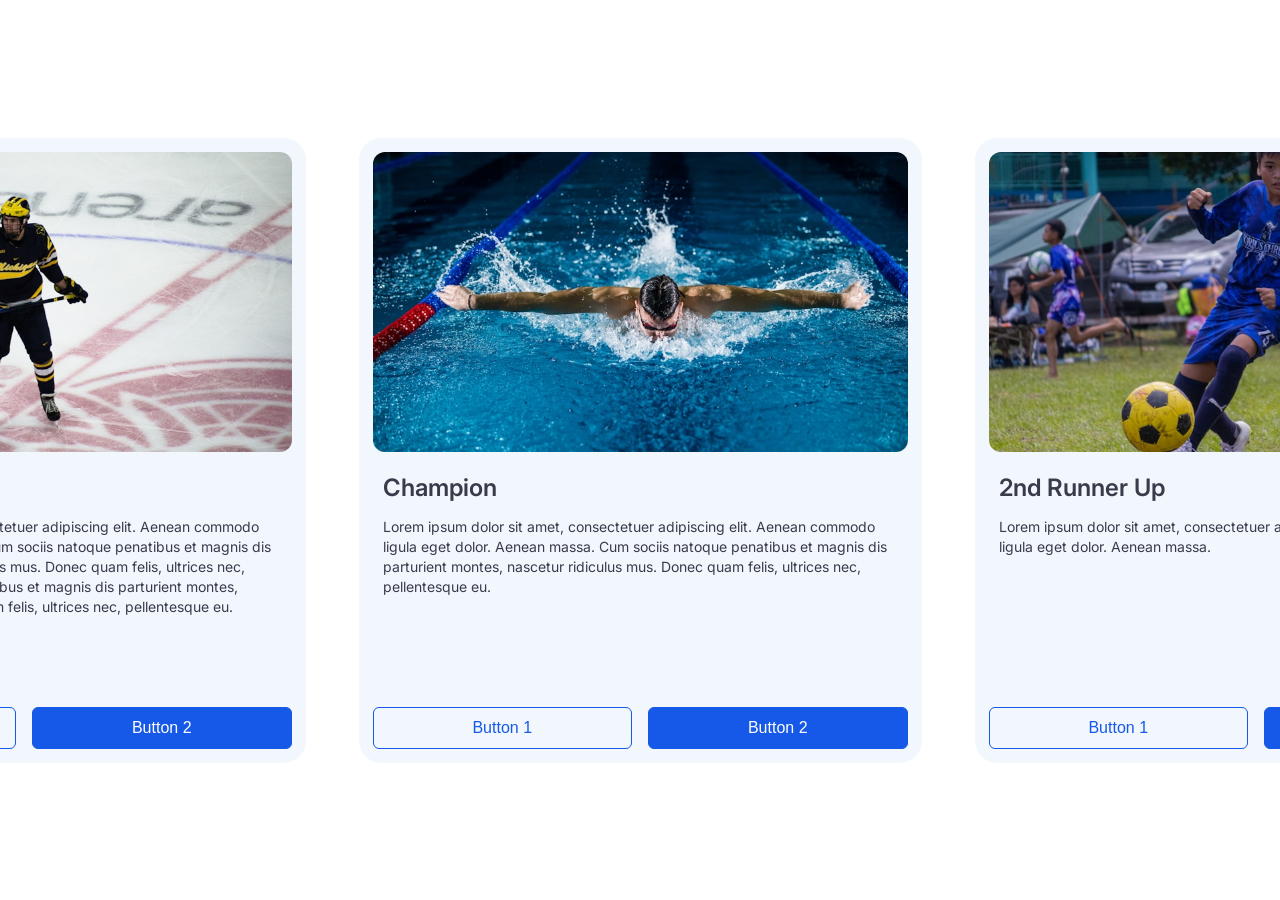
==== Task1/index.html @ c0b99917 "Task 1 Desktop Layout Done" ====
<!DOCTYPE html>
<html lang="en">
<head>
    <meta charset="UTF-8">
    <meta name="viewport" content="width=device-width, initial-scale=1.0">
    <title>FlexBox - Task 1</title>
    <link href="https://fonts.googleapis.com/css2?family=Inter:wght@300;400;500;600;700&display=swap" rel="stylesheet"/>
    <link rel="stylesheet" href="styles.css">
</head>
<body>
    <div class="container">

        <!-- Card 1 -->
        <div class="card">
            <div class="card-inner">
                <div class="card-top">
                    <img src="./Images/Image1.jpg" alt="Runner Up">
                    <div class="card-caption">
                        <h2>Runner Up</h2>
                        <p>Lorem ipsum dolor sit amet, consectetuer adipiscing elit. Aenean commodo ligula eget dolor. Aenean massa. Cum sociis natoque penatibus et magnis dis parturient montes, nascetur ridiculus mus. Donec quam felis, ultrices nec, pellentesque eu.clis natoque penatibus et magnis dis parturient montes, nascetur ridiculus mus. Donec quam felis, ultrices nec, pellentesque eu.</p>
                    </div>
                </div>
                <div class="card-buttons">
                    <button class="btn btn-outline">Button 1</button>
                    <button class="btn btn-filled">Button 2</button>
                </div>
            </div>
        </div>

        <!-- Card 2 -->
        <div class="card champion">
            <div class="card-inner">
                <div class="card-top">
                    <img src="./Images/Image2.jpg" alt="Champion">
                    <div class="card-caption">
                        <h2>Champion</h2>
                        <p>Lorem ipsum dolor sit amet, consectetuer adipiscing elit. Aenean commodo ligula eget dolor. Aenean massa. Cum sociis natoque penatibus et magnis dis parturient montes, nascetur ridiculus mus. Donec quam felis, ultrices nec, pellentesque eu.</p>
                    </div>
                </div>
                <div class="card-buttons">
                    <button class="btn btn-outline">Button 1</button>
                    <button class="btn btn-filled">Button 2</button>
                </div>
            </div>
        </div>

        <!-- Card 3 -->
        <div class="card">
            <div class="card-inner">
                <div class="card-top">
                    <img src="./Images/Image3.jpg" alt="2nd Runner Up">
                    <div class="card-caption">
                        <h2>2nd Runner Up</h2>
                        <p>Lorem ipsum dolor sit amet, consectetuer adipiscing elit. Aenean commodo ligula eget dolor. Aenean massa.</p>
                    </div>
                </div>
                <div class="card-buttons">
                    <button class="btn btn-outline">Button 1</button>
                    <button class="btn btn-filled">Button 2</button>
                </div>
            </div>
        </div>

    </div>
</body>
</html>
---- Task1/styles.css ----
* {
    margin: 0;
    padding: 0;
    box-sizing: border-box;
}

body {
    background-color: #ffffff;
    font-family: 'Inter', sans-serif;
    min-height: 100vh;
    display: flex;
    justify-content: center;
    align-items: center;
}

.container {
    display: flex;
    flex-direction: row;
    width: 1795px;
    height: 625px;
    gap: 53px;
    opacity: 1;
}

.card {
    width: 563px;
    height: 625px;
    background-color: #F2F7FE;
    border-radius: 22px;
    padding: 14px;
    gap: 10px;
    opacity: 1;
    flex-shrink: 0;
}

.card-inner {
    width: 535px;
    height: 597px;
    display: flex;
    flex-direction: column;
    justify-content: space-between;
    opacity: 1;
}

.card-top {
    display: flex;
    flex-direction: column;
    width: 535px;
    height: 470px;
    gap: 24px;
    opacity: 1;
}

.card-top img {
    width: 535px;
    height: 300px;
    border-radius: 12px;
    object-fit: cover;
    display: block;
    opacity: 1;
}

.card-caption {
    display: flex;
    flex-direction: column;
    padding: 0px 10px;
    gap: 17px;
    opacity: 1;
}

.card-caption h2 {
    font-size: 24px;
    font-weight: 600;
    line-height: 100%;
    color: #393B4B;
}

.card-caption p {
    font-size: 14px;
    color: #393B4B;
    line-height: 20px;
}

.card-buttons {
    display: flex;
    flex-direction: row;
    gap: 16px;
}

.btn {
    width: 259.5px;
    height: auto;
    gap: 10px;
    border-radius: 6px;
    border-width: 1px;
    border-style: solid;
    padding: 12px 10px;
    font-size: 16px;
    line-height: 100%;;
    font-weight: 500;
    cursor: pointer;
    display: flex;
    align-items: center;
    justify-content: center;
}

.btn-outline {
    background-color: #F2F7FE;
    border-color: #1658E7;
    color: #1658E7;
}

.btn-filled {
    background-color: #1658E7;
    border-color: #1658E7;
    color: #ffffff;
}

.btn-filled:hover {
    background-color: #1d4ed8;
}
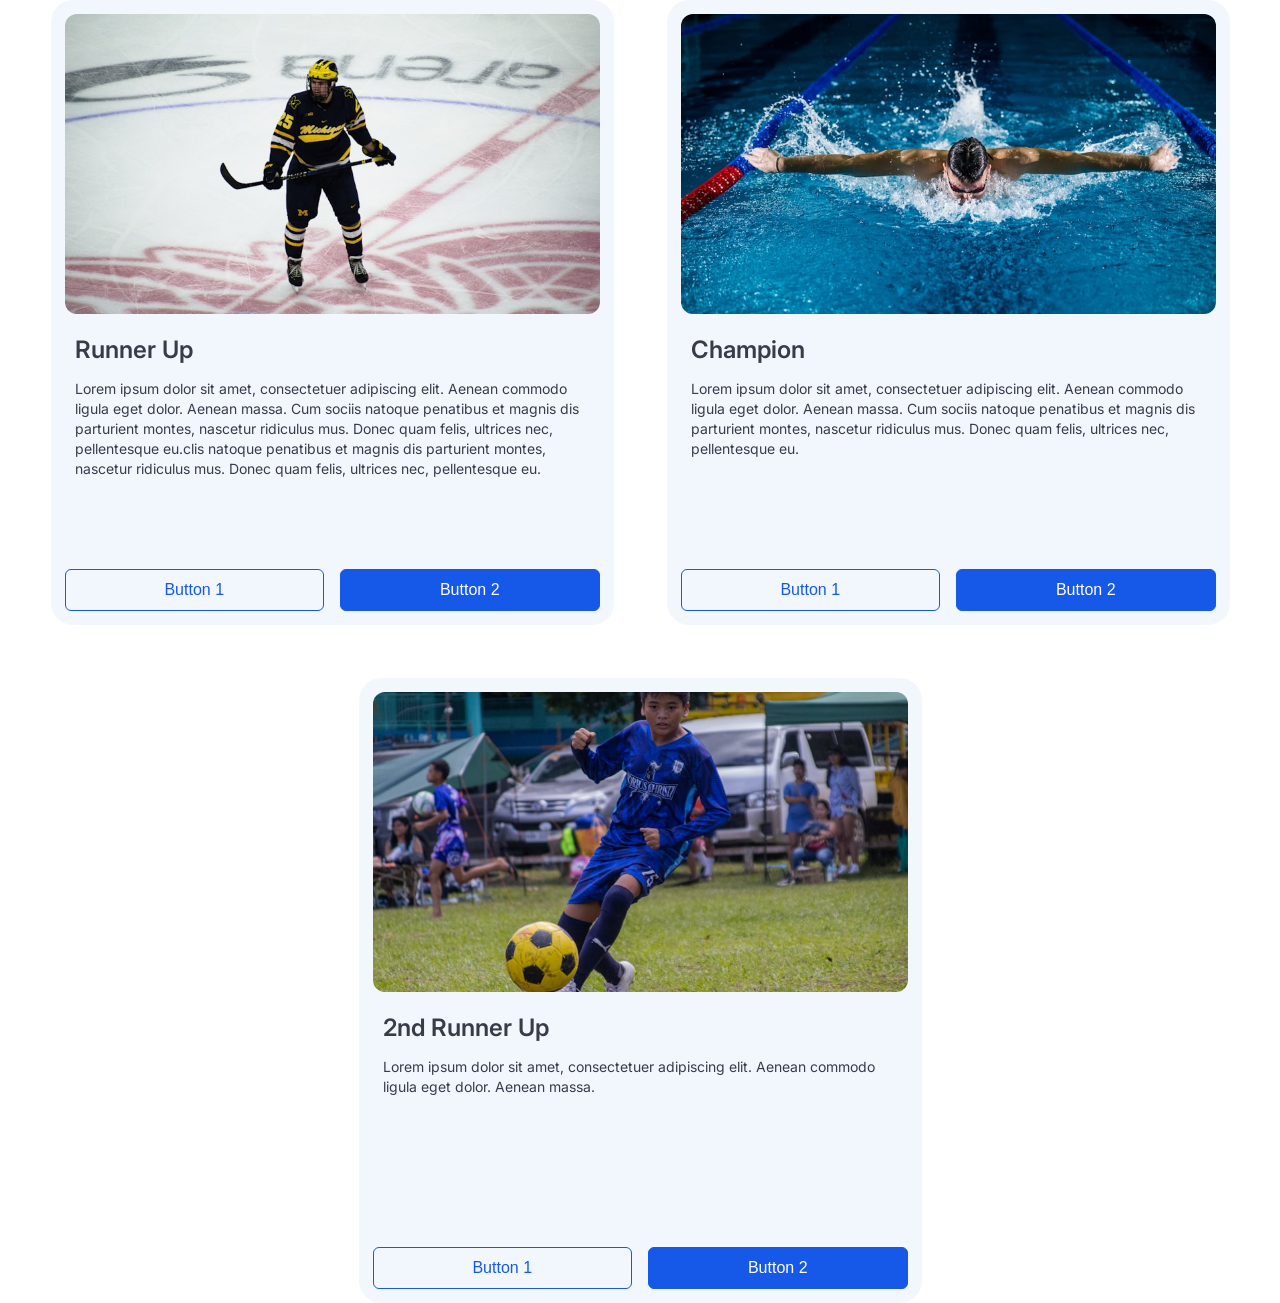
==== commit 0ab16274: "Fix card order" ====
--- a/Task1/index.html
+++ b/Task1/index.html
@@ -28,7 +28,7 @@
         </div>
 
         <!-- Card 2 -->
-        <div class="card champion">
+        <div class="card">
             <div class="card-inner">
                 <div class="card-top">
                     <img src="./Images/Image2.jpg" alt="Champion">
--- a/Task1/styles.css
+++ b/Task1/styles.css
@@ -118,4 +118,67 @@
 
 .btn-filled:hover {
     background-color: #1d4ed8;
+}
+
+/* ── Tablet Media Query ── */
+@media (max-width: 1400px) {
+    body {
+        align-items: flex-start;
+    }
+
+    .container {
+        flex-wrap: wrap;
+        justify-content: center;
+        width: 1179px;
+        height: 1303px;
+        gap: 53px;
+    }
+}
+
+/* ── Mobile Media Query ── */
+@media (max-width: 590px) {
+    body {
+        align-items: flex-start;
+    }
+
+    .container {
+        flex-direction: column;
+        align-items: center;
+        width: 375px;
+        height: auto;
+        gap: 53px;
+    }
+
+    .card {
+        width: 375px;
+        height: 700px;
+        border-radius: 22px;
+        padding: 14px;
+        gap: 10px;
+        flex-shrink: 0;
+    }
+
+    .card-inner {
+        width: 347px;
+        height: 672px;
+    }
+
+    .card-top {
+        width: 347px;
+    }
+
+    .card-top img {
+        width: 347px;
+        height: 300px;
+        border-radius: 12px;
+    }
+
+    .card-buttons {
+        flex-direction: column;
+        width: 100%;
+    }
+
+    .btn {
+        width: 100%;
+    }
 }
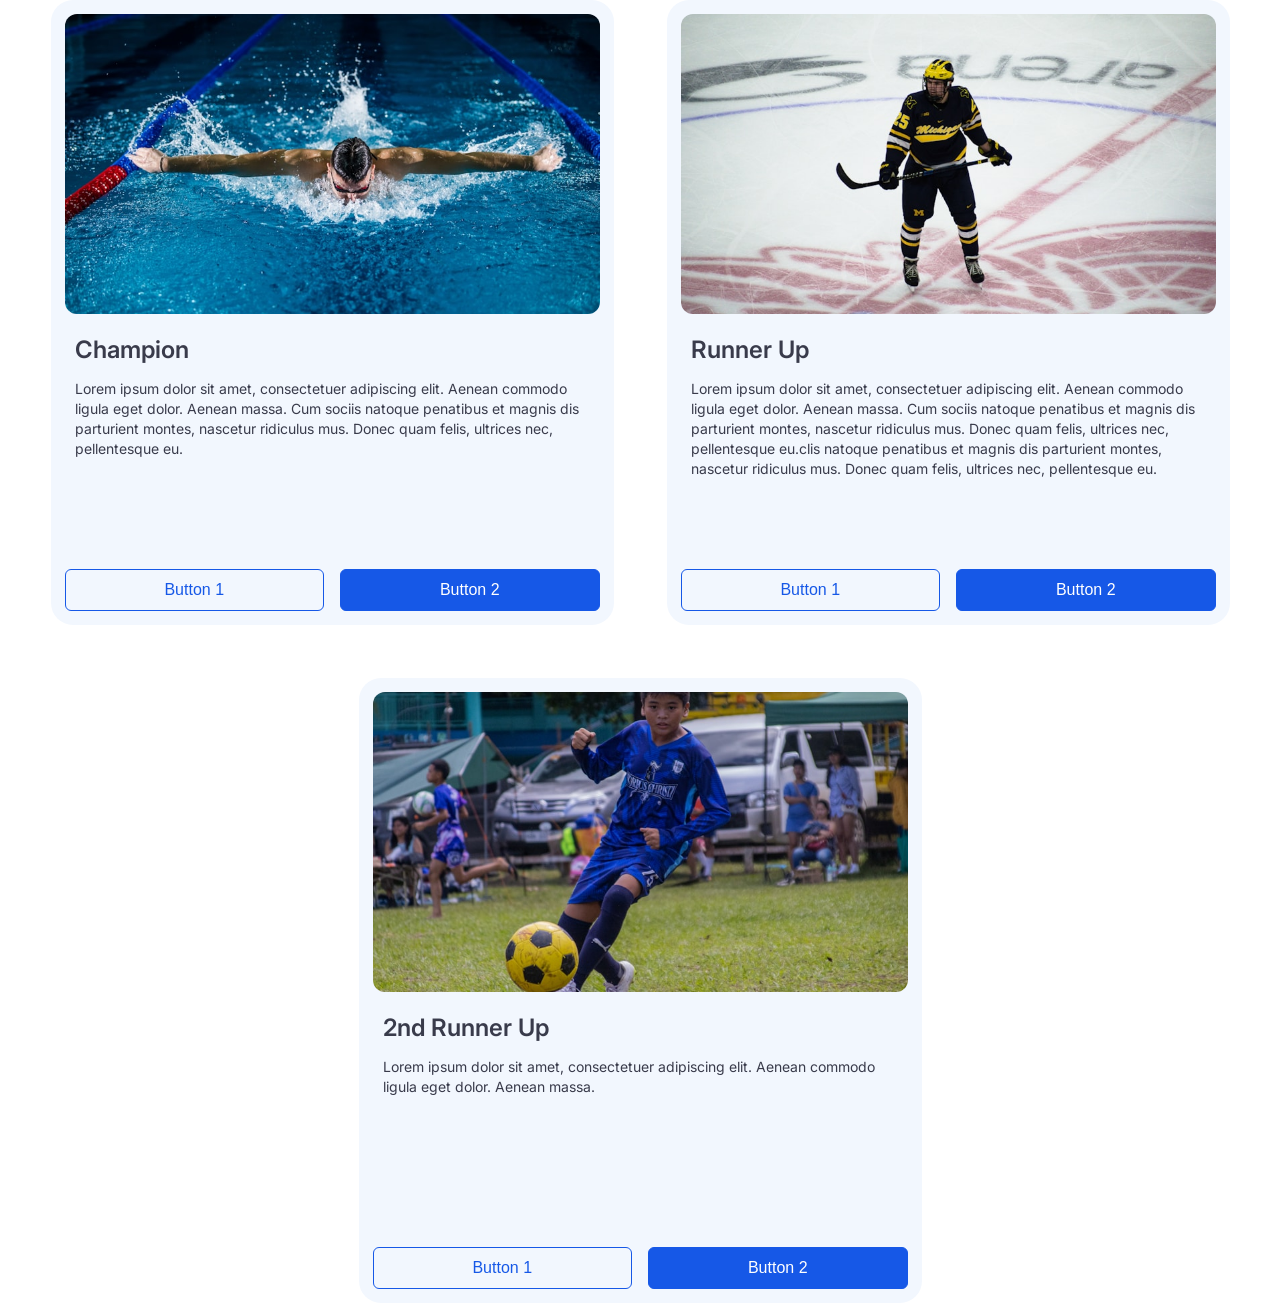
==== commit f3f87ff1: "add readme file" ====
--- a/Task1/index.html
+++ b/Task1/index.html
@@ -11,7 +11,7 @@
     <div class="container">
 
         <!-- Card 1 -->
-        <div class="card">
+        <div class="card card1">
             <div class="card-inner">
                 <div class="card-top">
                     <img src="./Images/Image1.jpg" alt="Runner Up">
@@ -28,7 +28,7 @@
         </div>
 
         <!-- Card 2 -->
-        <div class="card">
+        <div class="card card2">
             <div class="card-inner">
                 <div class="card-top">
                     <img src="./Images/Image2.jpg" alt="Champion">
@@ -45,7 +45,7 @@
         </div>
 
         <!-- Card 3 -->
-        <div class="card">
+        <div class="card card3">
             <div class="card-inner">
                 <div class="card-top">
                     <img src="./Images/Image3.jpg" alt="2nd Runner Up">
--- a/Task1/styles.css
+++ b/Task1/styles.css
@@ -17,7 +17,7 @@
     display: flex;
     flex-direction: row;
     width: 1795px;
-    height: 625px;
+    height: auto;
     gap: 53px;
     opacity: 1;
 }
@@ -116,10 +116,6 @@
     color: #ffffff;
 }
 
-.btn-filled:hover {
-    background-color: #1d4ed8;
-}
-
 /* ── Tablet Media Query ── */
 @media (max-width: 1400px) {
     body {
@@ -132,6 +128,18 @@
         width: 1179px;
         height: 1303px;
         gap: 53px;
+    }
+
+    .card1 {
+        order: 0;
+    }
+
+    .card2 {
+        order: -1;
+    }
+
+    .card3 {
+        order: 1;
     }
 }
 
@@ -158,6 +166,8 @@
         flex-shrink: 0;
     }
 
+
+
     .card-inner {
         width: 347px;
         height: 672px;
